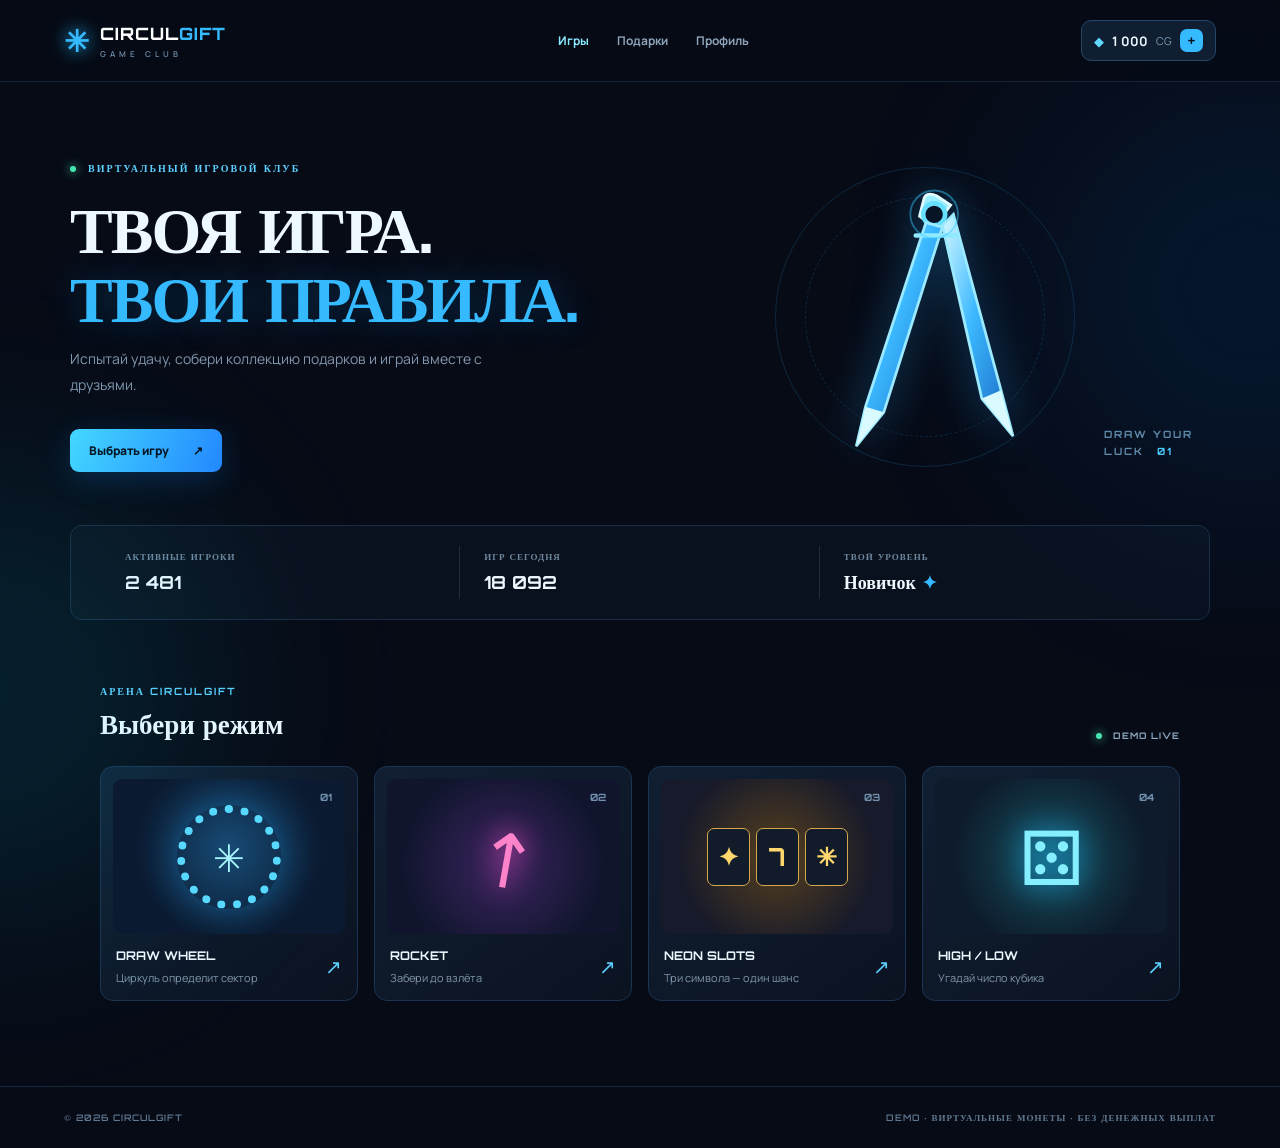
==== index.html @ 1bc6432e "Add files via upload" ====
<!doctype html>
<html lang="ru">
<head>
  <meta charset="UTF-8" />
  <meta name="viewport" content="width=device-width, initial-scale=1.0" />
  <meta name="theme-color" content="#070b16" />
  <title>CIRCULGIFT — игровой клуб</title>
  <link rel="stylesheet" href="style.css" />
</head>
<body>
  <div class="ambient ambient-a"></div><div class="ambient ambient-b"></div>
  <header class="topbar">
    <a class="brand" href="#"><span class="brand-mark">✳</span><span>CIRCUL<span>GIFT</span><small>GAME CLUB</small></span></a>
    <nav><button class="nav-link active" data-page="games">Игры</button><button class="nav-link" data-page="gifts">Подарки</button><button class="nav-link" data-page="profile">Профиль</button></nav>
    <div class="wallet"><span>◆</span><b id="balance">1 000</b><small>CG</small><button id="dailyBonus" title="Получить ежедневный бонус">+</button></div>
  </header>

  <main>
    <section class="hero">
      <div class="hero-copy"><div class="eyebrow"><i></i> ВИРТУАЛЬНЫЙ ИГРОВОЙ КЛУБ</div>
        <h1>ТВОЯ ИГРА.<br><em>ТВОИ ПРАВИЛА.</em></h1>
        <p>Испытай удачу, собери коллекцию подарков и играй вместе с друзьями.</p>
        <button class="primary" data-scroll="gameGrid">Выбрать игру <span>↗</span></button>
      </div>
      <div class="hero-art" aria-label="Стилизованный чертёжный циркуль">
        <div class="orbit orbit-one"></div><div class="orbit orbit-two"></div>
        <svg class="compass" viewBox="0 0 360 360" role="img" aria-label="Чертёжный циркуль с двумя ножками">
          <defs><linearGradient id="metal" x1="0" x2="1" y1="0" y2="1"><stop stop-color="#d7faff"/><stop offset=".45" stop-color="#3bb8ff"/><stop offset="1" stop-color="#1761bd"/></linearGradient></defs>
          <path d="M178 54 Q180 42 193 48 L208 58 L190 82 L174 70Z" fill="#9beeff" stroke="#e1fbff" stroke-width="3"/>
          <circle cx="190" cy="68" r="12" fill="#071426" stroke="#67dfff" stroke-width="5"/>
          <path d="M181 77 L115 278 L105 321 L135 284 L199 82Z" fill="url(#metal)" stroke="#9ceaff" stroke-width="3"/>
          <path d="M199 80 L242 269 L276 310 L263 260 L211 68Z" fill="url(#metal)" stroke="#9ceaff" stroke-width="3"/>
          <path d="M105 321 L115 278 L135 284Z" fill="#d9fbff"/><path d="M276 310 L242 269 L263 260Z" fill="#d9fbff"/>
          <path d="M170 91 L214 91" stroke="#8feaff" stroke-width="5" stroke-linecap="round"/>
          <circle cx="190" cy="68" r="26" fill="none" stroke="#3ac8ff" stroke-opacity=".45" stroke-width="2"/>
        </svg>
        <div class="art-label">DRAW YOUR<br/>LUCK <b>01</b></div>
      </div>
    </section>

    <section class="stats">
      <div><small>АКТИВНЫЕ ИГРОКИ</small><b>2 481</b></div><div><small>ИГР СЕГОДНЯ</small><b>18 092</b></div><div><small>ТВОЙ УРОВЕНЬ</small><b>Новичок <span>✦</span></b></div>
    </section>

    <section id="gamesPage" class="page-section">
      <div class="section-heading"><div><div class="eyebrow">АРЕНА CIRCULGIFT</div><h2>Выбери режим</h2></div><span class="live"><i></i> DEMO LIVE</span></div>
      <div class="game-grid" id="gameGrid">
        <article class="game-card featured" data-game="wheel"><div class="game-visual wheel-visual"><div class="wheel-ring"><span>✳</span></div><b>01</b></div><div class="game-info"><div><h3>DRAW WHEEL</h3><p>Циркуль определит сектор</p></div><span class="arrow">↗</span></div></article>
        <article class="game-card" data-game="rocket"><div class="game-visual rocket-visual"><div class="rocket">↗</div><b>02</b></div><div class="game-info"><div><h3>ROCKET</h3><p>Забери до взлёта</p></div><span class="arrow">↗</span></div></article>
        <article class="game-card" data-game="slots"><div class="game-visual slots-visual"><div class="reels"><span>✦</span><span>7</span><span>✳</span></div><b>03</b></div><div class="game-info"><div><h3>NEON SLOTS</h3><p>Три символа — один шанс</p></div><span class="arrow">↗</span></div></article>
        <article class="game-card" data-game="dice"><div class="game-visual dice-visual"><div class="die">⚄</div><b>04</b></div><div class="game-info"><div><h3>HIGH / LOW</h3><p>Угадай число кубика</p></div><span class="arrow">↗</span></div></article>
      </div>
    </section>

    <section id="giftsPage" class="page-section hidden">
      <div class="section-heading"><div><div class="eyebrow">КОЛЛЕКЦИЯ</div><h2>Подарки</h2></div><span class="live">ВНУТРЕННИЕ БОНУСЫ</span></div>
      <p class="muted">Пока подарки работают как демонстрационные предметы за виртуальные CG-монеты.</p>
      <div class="gift-grid">
        <article class="gift-card"><div>🌙</div><h3>Moon Drop</h3><p>Редкость · Редкий</p><button class="secondary buy-gift" data-cost="250" data-gift="Moon Drop">Получить · 250 CG</button></article>
        <article class="gift-card"><div>💠</div><h3>Blue Crystal</h3><p>Редкость · Эпический</p><button class="secondary buy-gift" data-cost="500" data-gift="Blue Crystal">Получить · 500 CG</button></article>
        <article class="gift-card"><div>👑</div><h3>Neon Crown</h3><p>Редкость · Легендарный</p><button class="secondary buy-gift" data-cost="800" data-gift="Neon Crown">Получить · 800 CG</button></article>
      </div>
      <div class="panel"><h3>Мой инвентарь</h3><div id="inventory" class="muted">Пока пусто — выбери первый подарок.</div></div>
    </section>

    <section id="profilePage" class="page-section hidden">
      <div class="section-heading"><div><div class="eyebrow">ТВОЙ АККАУНТ</div><h2>Профиль игрока</h2></div></div>
      <div class="profile-layout"><div class="panel profile-card"><div class="avatar">CG</div><h3>Игрок CIRCUL</h3><p class="muted">Уровень 1 · Новичок</p><div class="profile-balance"><small>БАЛАНС</small><b id="profileBalance">1 000 CG</b></div></div>
      <div class="panel referral"><div class="eyebrow">ПРИГЛАСИ ДРУГА</div><h3>Играй вместе — получай бонусы</h3><p class="muted">Демонстрационная реферальная ссылка для будущей интеграции с Telegram.</p><div class="copy-row"><code id="refLink">https://t.me/CIRCULGIFT_bot?start=demo</code><button class="secondary" id="copyRef">Копировать</button></div></div></div>
    </section>
  </main>

  <footer><span>© 2026 CIRCULGIFT</span><span>DEMO · ВИРТУАЛЬНЫЕ МОНЕТЫ · БЕЗ ДЕНЕЖНЫХ ВЫПЛАТ</span></footer>

  <div class="modal-backdrop hidden" id="gameModal"><div class="modal"><button class="close" id="closeModal">×</button><div class="eyebrow">ИГРОВОЙ РЕЖИМ</div><h2 id="modalTitle">DRAW WHEEL</h2><p id="modalDesc" class="muted">Сделай ставку виртуальными монетами.</p>
    <div class="game-stage" id="gameStage"><div class="mini-wheel" id="miniWheel">✳</div></div>
    <label class="field-label" for="bet">Ставка · CG</label><input id="bet" type="number" min="10" max="1000" value="50"/>
    <div class="modal-actions"><button class="primary" id="playButton">Играть</button><span id="gameMessage" class="muted">Удачи!</span></div>
  </div></div>
  <div class="toast" id="toast"></div>
  <script src="app.js"></script>
</body>
</html>
---- style.css ----
@import url('https://fonts.googleapis.com/css2?family=Manrope:wght@400;500;600;700;800&family=Orbitron:wght@500;600;700;800&display=swap');
:root{--bg:#070b16;--panel:#0d1526;--panel2:#101d32;--line:#1b3150;--blue:#35baff;--cyan:#8beaff;--text:#edf8ff;--muted:#8296ad}
*{box-sizing:border-box}body{margin:0;background:var(--bg);color:var(--text);font-family:Manrope,Arial,sans-serif;overflow-x:hidden}.ambient{position:fixed;width:420px;height:420px;border-radius:50%;filter:blur(120px);opacity:.12;pointer-events:none}.ambient-a{background:#007dff;top:80px;right:-180px}.ambient-b{background:#00d9ff;bottom:0;left:-220px}.topbar{height:82px;border-bottom:1px solid #16243a;display:flex;align-items:center;justify-content:space-between;padding:0 max(5vw,22px);position:relative;z-index:2;background:#070b16d9;backdrop-filter:blur(15px)}.brand{display:flex;align-items:center;gap:10px;color:white;text-decoration:none;font:800 17px Orbitron;letter-spacing:1px}.brand>span:last-child{position:relative}.brand>span:last-child>span{color:var(--blue)}.brand small{display:block;font:600 8px Manrope;letter-spacing:4px;color:#6d8ba8;margin-top:4px}.brand-mark{font-size:30px;color:var(--blue);text-shadow:0 0 18px #26baff}nav{display:flex;gap:28px}.nav-link{background:none;border:0;color:#8fa4ba;font:700 12px Manrope;cursor:pointer;padding:12px 0}.nav-link.active,.nav-link:hover{color:var(--cyan)}.wallet{display:flex;align-items:center;gap:8px;background:#101e32;border:1px solid #24466b;padding:8px 12px;border-radius:10px;font-size:13px}.wallet>span{color:#61d8ff}.wallet small{color:#7d9db8}.wallet button{border:0;border-radius:7px;background:var(--blue);color:#00101d;font-weight:900;width:23px;height:23px;cursor:pointer}.hero{max-width:1200px;margin:auto;min-height:430px;padding:65px 30px 38px;display:grid;grid-template-columns:1fr 1fr;align-items:center}.eyebrow{font:700 10px Orbitron;letter-spacing:2px;color:#5ccfff}.eyebrow i,.live i{display:inline-block;width:6px;height:6px;border-radius:50%;background:#47e6b1;box-shadow:0 0 10px #47e6b1;margin-right:7px}.hero h1{font:800 clamp(36px,5vw,65px)/1.08 Orbitron;margin:20px 0 14px;letter-spacing:-2px}.hero h1 em{font-style:normal;color:var(--blue);text-shadow:0 0 35px #1687d855}.hero-copy p{max-width:430px;color:var(--muted);line-height:1.8;font-size:14px}.primary,.secondary{border:0;border-radius:9px;padding:13px 19px;font:800 12px Manrope;cursor:pointer;transition:.2s}.primary{background:linear-gradient(110deg,#46d7ff,#2488ff);color:#03111f;box-shadow:0 8px 30px #138cff35}.primary:hover,.secondary:hover{transform:translateY(-2px);filter:brightness(1.12)}.primary span{margin-left:22px}.hero-copy .primary{margin-top:18px}.hero-art{height:340px;position:relative;display:grid;place-items:center}.compass{width:min(100%,330px);height:330px;position:relative;z-index:1;filter:drop-shadow(0 0 20px #26aaff55);animation:float 5s ease-in-out infinite}.orbit{position:absolute;border:1px solid #2a9cda35;border-radius:50%;width:300px;height:300px}.orbit-two{width:240px;height:240px;border-style:dashed;animation:spin 28s linear infinite}.art-label{position:absolute;right:3%;bottom:8%;font:700 10px/1.7 Orbitron;letter-spacing:2px;color:#5e8baa}.art-label b{color:#4bcaff;margin-left:8px}@keyframes float{50%{transform:translateY(-10px) rotate(2deg)}}@keyframes spin{to{transform:rotate(360deg)}}.stats{max-width:1140px;margin:0 auto 65px;padding:20px 30px;border:1px solid #1a2c43;border-radius:12px;background:#0c1422b8;display:grid;grid-template-columns:repeat(3,1fr)}.stats>div{padding:5px 24px;border-right:1px solid #1c2c41}.stats>div:last-child{border:0}.stats small,.profile-balance small{display:block;color:#6f879e;font:700 9px Orbitron;letter-spacing:1px;margin-bottom:9px}.stats b{font:700 18px Orbitron}.stats b span{color:var(--blue)}.page-section{max-width:1140px;margin:0 auto 85px;padding:0 30px}.section-heading{display:flex;align-items:end;justify-content:space-between;margin-bottom:25px}.section-heading h2{font:700 27px Orbitron;margin:10px 0 0}.live{font:700 9px Orbitron;letter-spacing:1px;color:#8da9c2}.game-grid{display:grid;grid-template-columns:repeat(4,1fr);gap:16px}.game-card{background:linear-gradient(145deg,#111f33,#0b1321);border:1px solid #1b3451;border-radius:13px;padding:12px;cursor:pointer;transition:.25s;min-width:0}.game-card:hover{transform:translateY(-5px);border-color:#36baff;box-shadow:0 15px 35px #007bff19}.game-visual{height:155px;border-radius:9px;position:relative;display:grid;place-items:center;overflow:hidden;background:radial-gradient(circle at 50% 45%,#174b76,#0b1a30 65%)}.game-visual>b{position:absolute;top:12px;right:13px;color:#7193b0;font:700 10px Orbitron}.wheel-ring{width:104px;height:104px;border:8px dotted #56d8ff;border-radius:50%;display:grid;place-items:center;box-shadow:0 0 35px #20aaff55;animation:spin 18s linear infinite}.wheel-ring span{font-size:38px;color:#a7f4ff}.rocket-visual{background:radial-gradient(circle at 50% 55%,#3b245f,#10152d 70%)}.rocket{font-size:75px;color:#ff83cb;text-shadow:0 0 28px #ff4fc7;transform:rotate(-35deg)}.slots-visual{background:radial-gradient(circle,#57401e,#171a2a 70%)}.reels{display:flex;gap:6px}.reels span{width:43px;height:58px;background:#111b2a;border:1px solid #d7a94b;border-radius:7px;display:grid;place-items:center;font:800 25px Orbitron;color:#ffd76d}.dice-visual{background:radial-gradient(circle,#174d59,#0d1b2c 70%)}.die{font-size:75px;color:#85efff;text-shadow:0 0 30px #19baff}.game-info{display:flex;justify-content:space-between;align-items:center;padding:14px 3px 3px}.game-info h3,.gift-card h3{font:700 12px Orbitron;margin:0 0 7px}.game-info p,.gift-card p{margin:0;color:#8197ad;font-size:11px}.arrow{color:#5dcfff;font-size:20px}.hidden{display:none!important}.muted{color:var(--muted);font-size:13px;line-height:1.7}.gift-grid{display:grid;grid-template-columns:repeat(3,1fr);gap:16px}.gift-card,.panel{background:linear-gradient(145deg,#101e32,#0b1423);border:1px solid #1c3551;border-radius:13px;padding:22px}.gift-card>div{font-size:48px;margin-bottom:15px}.gift-card .secondary{margin-top:18px}.secondary{background:#172b43;color:#a9eaff;border:1px solid #2d5c7c}.panel{margin-top:20px}.panel h3{font:700 15px Orbitron}.profile-layout{display:grid;grid-template-columns:.8fr 1.2fr;gap:18px}.profile-card{text-align:center}.avatar{margin:5px auto 16px;width:65px;height:65px;border-radius:20px;display:grid;place-items:center;background:linear-gradient(140deg,#37d4ff,#245dff);color:#04101d;font:800 20px Orbitron}.profile-balance{margin-top:22px}.profile-balance b{font:700 22px Orbitron}.referral h3{font:700 18px Orbitron}.copy-row{display:flex;gap:8px;margin-top:18px}.copy-row code{flex:1;min-width:0;overflow:hidden;text-overflow:ellipsis;white-space:nowrap;background:#08111e;border:1px solid #1b3450;border-radius:8px;padding:12px;color:#84dfff;font-size:11px}footer{border-top:1px solid #17273c;padding:25px 5vw;display:flex;justify-content:space-between;color:#607991;font:600 9px Orbitron;letter-spacing:1px}.modal-backdrop{position:fixed;inset:0;background:#02050bd9;z-index:5;display:grid;place-items:center;padding:18px}.modal{position:relative;width:min(100%,470px);background:#0d192a;border:1px solid #2b5275;border-radius:16px;padding:28px;box-shadow:0 25px 100px #000}.close{position:absolute;right:18px;top:14px;background:none;border:0;color:#8aa5bc;font-size:28px;cursor:pointer}.modal h2{font:700 24px Orbitron;margin:12px 0}.game-stage{height:145px;margin:18px 0;background:radial-gradient(circle,#153c5d,#081321 70%);border:1px solid #1b3c59;border-radius:10px;display:grid;place-items:center}.mini-wheel{font-size:70px;color:#65dfff;text-shadow:0 0 30px #20baff}.mini-wheel.spinning{animation:spin .6s linear infinite}.field-label{font:700 10px Orbitron;color:#8ba8c1;display:block;margin-bottom:8px}input{width:100%;padding:13px;background:#07111e;border:1px solid #254665;border-radius:8px;color:white;font:700 14px Manrope;outline:none}input:focus{border-color:#42caff}.modal-actions{display:flex;align-items:center;gap:15px;margin-top:15px}.modal-actions .primary{min-width:130px}.modal-actions .muted{font-size:11px}.toast{position:fixed;bottom:25px;left:50%;transform:translate(-50%,20px);opacity:0;pointer-events:none;background:#17334b;border:1px solid #3c789b;color:#d9f8ff;padding:12px 18px;border-radius:9px;font-size:12px;z-index:10;transition:.25s}.toast.show{opacity:1;transform:translate(-50%,0)}
@media(max-width:800px){.topbar{padding:0 17px;height:72px}nav{gap:12px}.nav-link{font-size:10px}.brand{font-size:13px}.wallet{font-size:11px;padding:7px}.hero{padding:45px 22px 25px;grid-template-columns:1fr;min-height:0}.hero-art{height:260px;grid-row:1}.compass{height:250px}.orbit{width:230px;height:230px}.orbit-two{width:190px;height:190px}.hero-copy{padding-bottom:30px}.hero h1{font-size:42px}.stats{margin:0 18px 50px;padding:15px 5px}.stats>div{padding:5px 10px}.stats small{font-size:7px}.stats b{font-size:13px}.page-section{padding:0 18px}.game-grid{grid-template-columns:repeat(2,1fr)}.game-visual{height:130px}.gift-grid{grid-template-columns:1fr}.profile-layout{grid-template-columns:1fr}footer{gap:12px;flex-direction:column;text-align:center}}@media(max-width:390px){nav{gap:7px}.nav-link{font-size:9px}.brand small{letter-spacing:2px}.wallet{gap:5px}.hero h1{font-size:35px}}
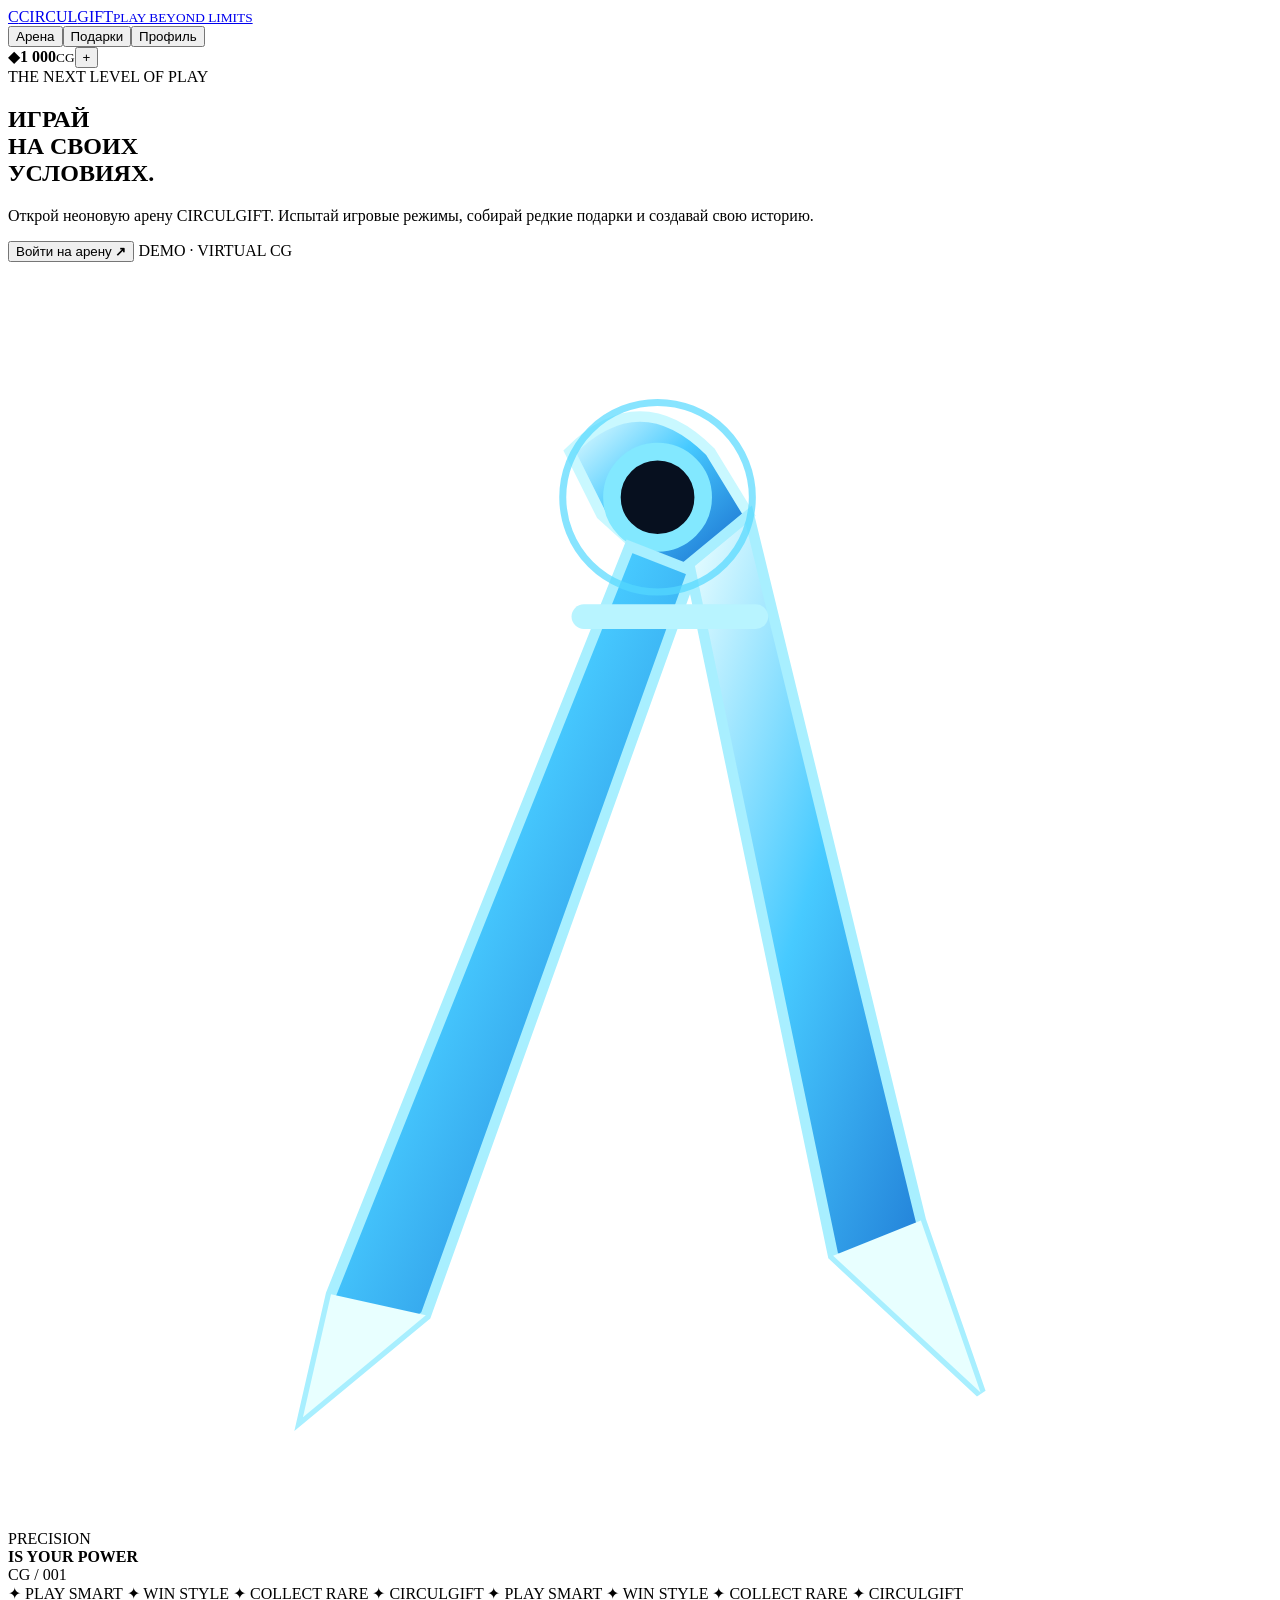
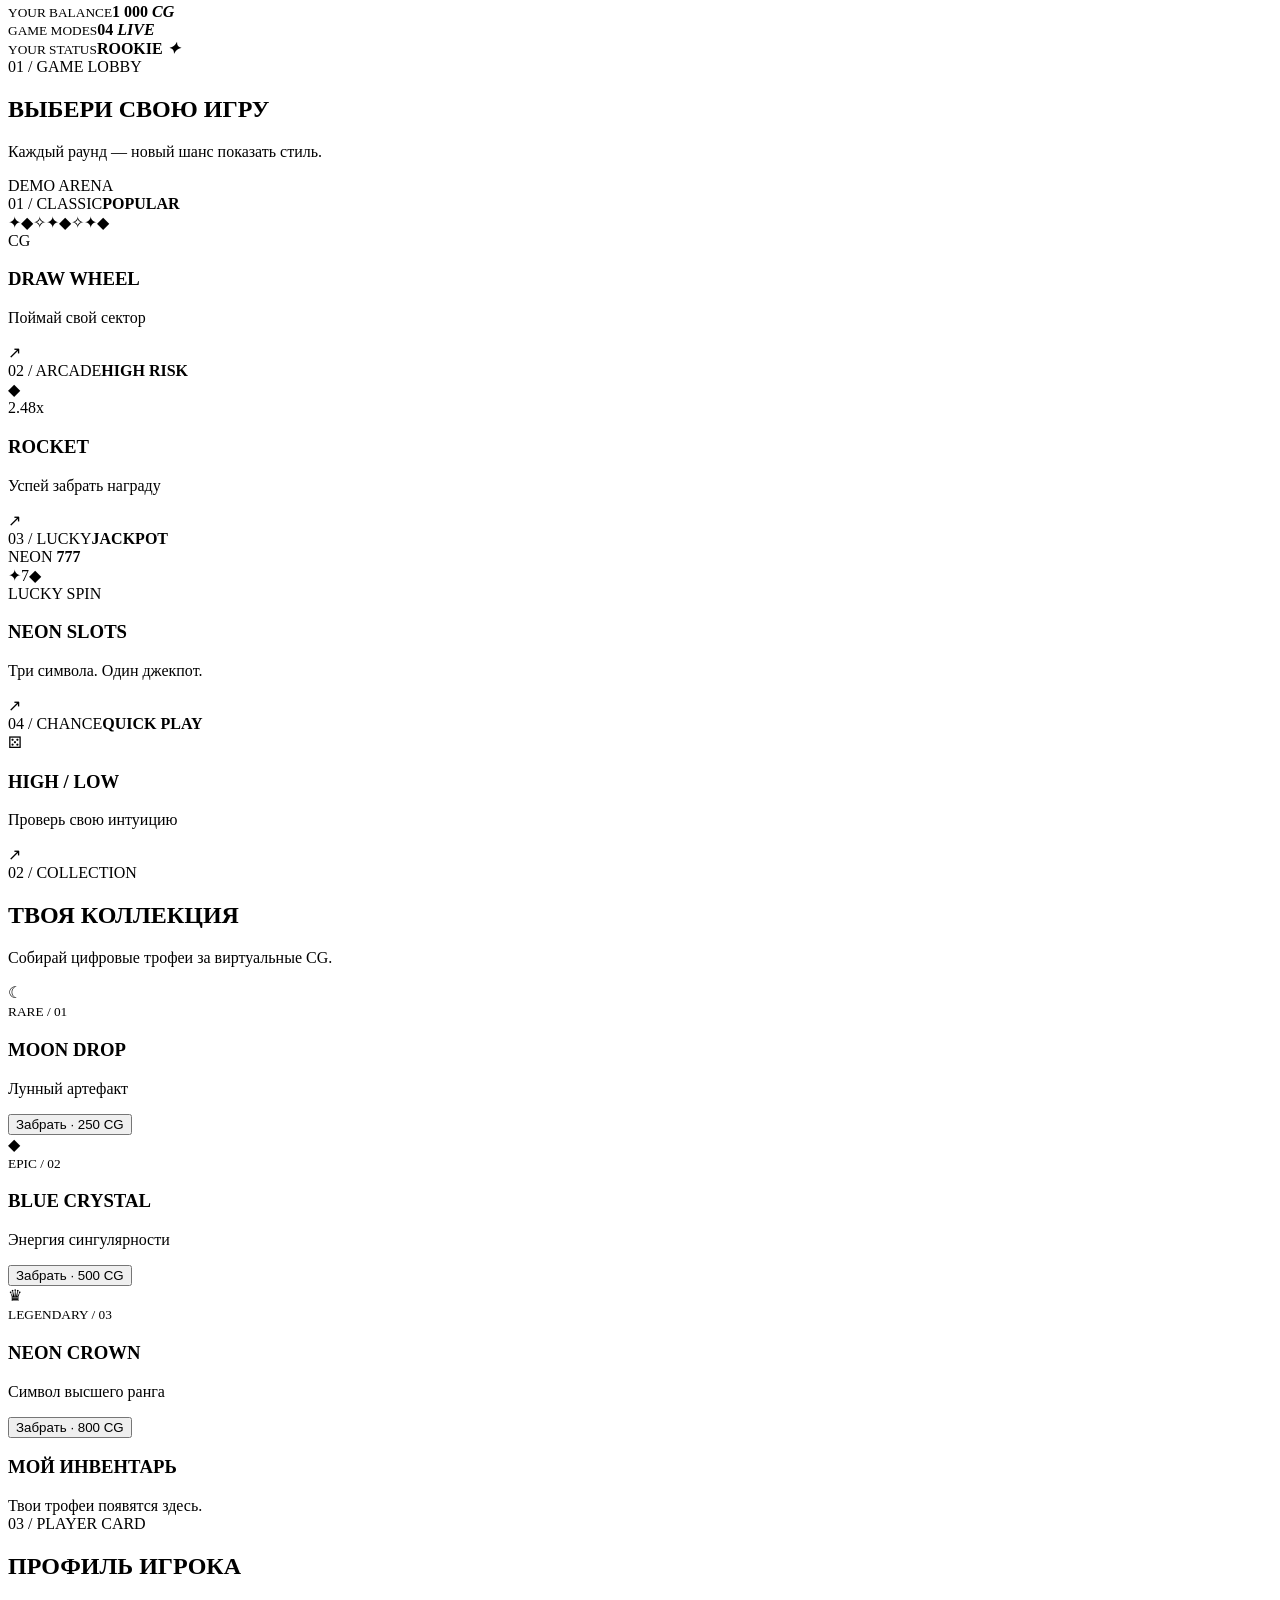
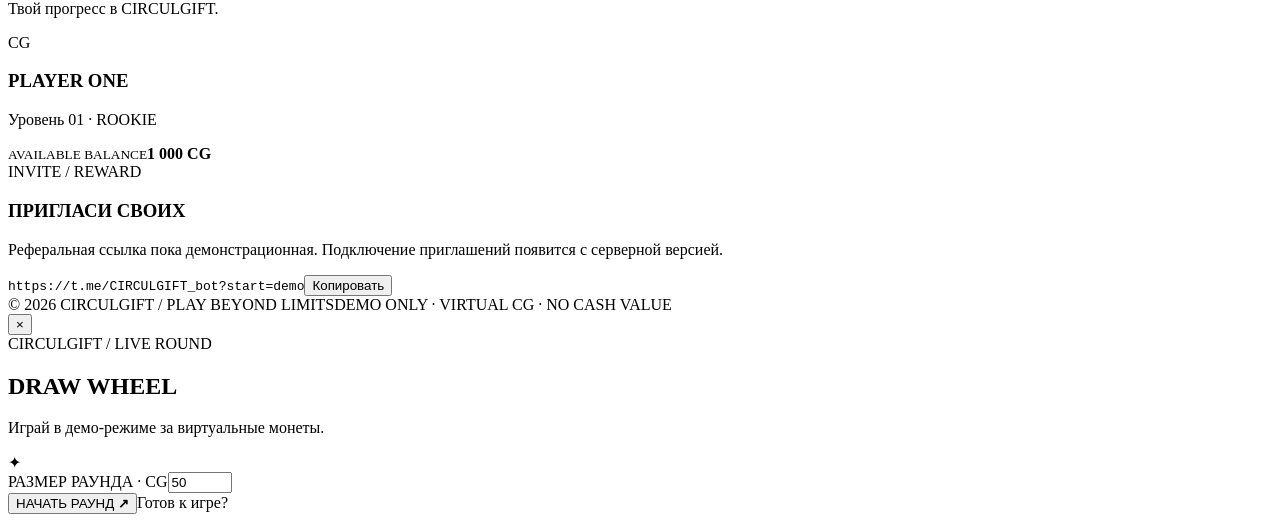
==== commit c834ec38: "Rename index (1).html to index.html" ====
--- a/index.html
+++ b/index.html
@@ -1,83 +1,49 @@
 <!doctype html>
 <html lang="ru">
 <head>
-  <meta charset="UTF-8" />
-  <meta name="viewport" content="width=device-width, initial-scale=1.0" />
-  <meta name="theme-color" content="#070b16" />
-  <title>CIRCULGIFT — игровой клуб</title>
-  <link rel="stylesheet" href="style.css" />
+<meta charset="UTF-8"><meta name="viewport" content="width=device-width,initial-scale=1,viewport-fit=cover">
+<meta name="theme-color" content="#050812"><title>CIRCULGIFT — Beyond the Game</title>
+<link rel="preconnect" href="https://fonts.googleapis.com"><link rel="preconnect" href="https://fonts.gstatic.com" crossorigin>
+<link href="https://fonts.googleapis.com/css2?family=Manrope:wght@400;500;600;700;800;900&family=Orbitron:wght@500;600;700;800;900&display=swap" rel="stylesheet">
+<link rel="stylesheet" href="style.css">
 </head>
 <body>
-  <div class="ambient ambient-a"></div><div class="ambient ambient-b"></div>
-  <header class="topbar">
-    <a class="brand" href="#"><span class="brand-mark">✳</span><span>CIRCUL<span>GIFT</span><small>GAME CLUB</small></span></a>
-    <nav><button class="nav-link active" data-page="games">Игры</button><button class="nav-link" data-page="gifts">Подарки</button><button class="nav-link" data-page="profile">Профиль</button></nav>
-    <div class="wallet"><span>◆</span><b id="balance">1 000</b><small>CG</small><button id="dailyBonus" title="Получить ежедневный бонус">+</button></div>
-  </header>
-
-  <main>
-    <section class="hero">
-      <div class="hero-copy"><div class="eyebrow"><i></i> ВИРТУАЛЬНЫЙ ИГРОВОЙ КЛУБ</div>
-        <h1>ТВОЯ ИГРА.<br><em>ТВОИ ПРАВИЛА.</em></h1>
-        <p>Испытай удачу, собери коллекцию подарков и играй вместе с друзьями.</p>
-        <button class="primary" data-scroll="gameGrid">Выбрать игру <span>↗</span></button>
-      </div>
-      <div class="hero-art" aria-label="Стилизованный чертёжный циркуль">
-        <div class="orbit orbit-one"></div><div class="orbit orbit-two"></div>
-        <svg class="compass" viewBox="0 0 360 360" role="img" aria-label="Чертёжный циркуль с двумя ножками">
-          <defs><linearGradient id="metal" x1="0" x2="1" y1="0" y2="1"><stop stop-color="#d7faff"/><stop offset=".45" stop-color="#3bb8ff"/><stop offset="1" stop-color="#1761bd"/></linearGradient></defs>
-          <path d="M178 54 Q180 42 193 48 L208 58 L190 82 L174 70Z" fill="#9beeff" stroke="#e1fbff" stroke-width="3"/>
-          <circle cx="190" cy="68" r="12" fill="#071426" stroke="#67dfff" stroke-width="5"/>
-          <path d="M181 77 L115 278 L105 321 L135 284 L199 82Z" fill="url(#metal)" stroke="#9ceaff" stroke-width="3"/>
-          <path d="M199 80 L242 269 L276 310 L263 260 L211 68Z" fill="url(#metal)" stroke="#9ceaff" stroke-width="3"/>
-          <path d="M105 321 L115 278 L135 284Z" fill="#d9fbff"/><path d="M276 310 L242 269 L263 260Z" fill="#d9fbff"/>
-          <path d="M170 91 L214 91" stroke="#8feaff" stroke-width="5" stroke-linecap="round"/>
-          <circle cx="190" cy="68" r="26" fill="none" stroke="#3ac8ff" stroke-opacity=".45" stroke-width="2"/>
-        </svg>
-        <div class="art-label">DRAW YOUR<br/>LUCK <b>01</b></div>
-      </div>
-    </section>
-
-    <section class="stats">
-      <div><small>АКТИВНЫЕ ИГРОКИ</small><b>2 481</b></div><div><small>ИГР СЕГОДНЯ</small><b>18 092</b></div><div><small>ТВОЙ УРОВЕНЬ</small><b>Новичок <span>✦</span></b></div>
-    </section>
-
-    <section id="gamesPage" class="page-section">
-      <div class="section-heading"><div><div class="eyebrow">АРЕНА CIRCULGIFT</div><h2>Выбери режим</h2></div><span class="live"><i></i> DEMO LIVE</span></div>
-      <div class="game-grid" id="gameGrid">
-        <article class="game-card featured" data-game="wheel"><div class="game-visual wheel-visual"><div class="wheel-ring"><span>✳</span></div><b>01</b></div><div class="game-info"><div><h3>DRAW WHEEL</h3><p>Циркуль определит сектор</p></div><span class="arrow">↗</span></div></article>
-        <article class="game-card" data-game="rocket"><div class="game-visual rocket-visual"><div class="rocket">↗</div><b>02</b></div><div class="game-info"><div><h3>ROCKET</h3><p>Забери до взлёта</p></div><span class="arrow">↗</span></div></article>
-        <article class="game-card" data-game="slots"><div class="game-visual slots-visual"><div class="reels"><span>✦</span><span>7</span><span>✳</span></div><b>03</b></div><div class="game-info"><div><h3>NEON SLOTS</h3><p>Три символа — один шанс</p></div><span class="arrow">↗</span></div></article>
-        <article class="game-card" data-game="dice"><div class="game-visual dice-visual"><div class="die">⚄</div><b>04</b></div><div class="game-info"><div><h3>HIGH / LOW</h3><p>Угадай число кубика</p></div><span class="arrow">↗</span></div></article>
-      </div>
-    </section>
-
-    <section id="giftsPage" class="page-section hidden">
-      <div class="section-heading"><div><div class="eyebrow">КОЛЛЕКЦИЯ</div><h2>Подарки</h2></div><span class="live">ВНУТРЕННИЕ БОНУСЫ</span></div>
-      <p class="muted">Пока подарки работают как демонстрационные предметы за виртуальные CG-монеты.</p>
-      <div class="gift-grid">
-        <article class="gift-card"><div>🌙</div><h3>Moon Drop</h3><p>Редкость · Редкий</p><button class="secondary buy-gift" data-cost="250" data-gift="Moon Drop">Получить · 250 CG</button></article>
-        <article class="gift-card"><div>💠</div><h3>Blue Crystal</h3><p>Редкость · Эпический</p><button class="secondary buy-gift" data-cost="500" data-gift="Blue Crystal">Получить · 500 CG</button></article>
-        <article class="gift-card"><div>👑</div><h3>Neon Crown</h3><p>Редкость · Легендарный</p><button class="secondary buy-gift" data-cost="800" data-gift="Neon Crown">Получить · 800 CG</button></article>
-      </div>
-      <div class="panel"><h3>Мой инвентарь</h3><div id="inventory" class="muted">Пока пусто — выбери первый подарок.</div></div>
-    </section>
-
-    <section id="profilePage" class="page-section hidden">
-      <div class="section-heading"><div><div class="eyebrow">ТВОЙ АККАУНТ</div><h2>Профиль игрока</h2></div></div>
-      <div class="profile-layout"><div class="panel profile-card"><div class="avatar">CG</div><h3>Игрок CIRCUL</h3><p class="muted">Уровень 1 · Новичок</p><div class="profile-balance"><small>БАЛАНС</small><b id="profileBalance">1 000 CG</b></div></div>
-      <div class="panel referral"><div class="eyebrow">ПРИГЛАСИ ДРУГА</div><h3>Играй вместе — получай бонусы</h3><p class="muted">Демонстрационная реферальная ссылка для будущей интеграции с Telegram.</p><div class="copy-row"><code id="refLink">https://t.me/CIRCULGIFT_bot?start=demo</code><button class="secondary" id="copyRef">Копировать</button></div></div></div>
-    </section>
-  </main>
-
-  <footer><span>© 2026 CIRCULGIFT</span><span>DEMO · ВИРТУАЛЬНЫЕ МОНЕТЫ · БЕЗ ДЕНЕЖНЫХ ВЫПЛАТ</span></footer>
-
-  <div class="modal-backdrop hidden" id="gameModal"><div class="modal"><button class="close" id="closeModal">×</button><div class="eyebrow">ИГРОВОЙ РЕЖИМ</div><h2 id="modalTitle">DRAW WHEEL</h2><p id="modalDesc" class="muted">Сделай ставку виртуальными монетами.</p>
-    <div class="game-stage" id="gameStage"><div class="mini-wheel" id="miniWheel">✳</div></div>
-    <label class="field-label" for="bet">Ставка · CG</label><input id="bet" type="number" min="10" max="1000" value="50"/>
-    <div class="modal-actions"><button class="primary" id="playButton">Играть</button><span id="gameMessage" class="muted">Удачи!</span></div>
-  </div></div>
-  <div class="toast" id="toast"></div>
-  <script src="app.js"></script>
-</body>
-</html>+<div class="noise"></div><div class="glow glow-a"></div><div class="glow glow-b"></div>
+<header class="topbar">
+ <a class="brand" href="#"><span class="brand-symbol">C</span><span>CIRCUL<span class="blue">GIFT</span><small>PLAY BEYOND LIMITS</small></span></a>
+ <nav><button class="nav-link active" data-page="games">Арена</button><button class="nav-link" data-page="gifts">Подарки</button><button class="nav-link" data-page="profile">Профиль</button></nav>
+ <div class="wallet"><span class="coin">◆</span><b id="balance">1 000</b><small>CG</small><button id="dailyBonus" aria-label="Ежедневный бонус">+</button></div>
+</header>
+<main>
+<section class="hero">
+ <div class="hero-copy"><div class="eyebrow"><i></i> THE NEXT LEVEL OF PLAY</div><h1>ИГРАЙ<br><span>НА СВОИХ</span><br>УСЛОВИЯХ<span class="dot">.</span></h1>
+ <p>Открой неоновую арену CIRCULGIFT. Испытай игровые режимы, собирай редкие подарки и создавай свою историю.</p>
+ <div class="hero-actions"><button class="primary" data-scroll="gameGrid">Войти на арену <b>↗</b></button><span class="safe-note"><i></i> DEMO · VIRTUAL CG</span></div></div>
+ <div class="hero-visual"><div class="visual-grid"></div><div class="ring ring-one"></div><div class="ring ring-two"></div><div class="ring ring-three"></div>
+ <svg class="divider" viewBox="0 0 360 360" aria-label="Чертёжный циркуль"><defs><linearGradient id="steel" x1="0" y1="0" x2="1" y2="1"><stop stop-color="#efffff"/><stop offset=".42" stop-color="#47caff"/><stop offset="1" stop-color="#1260c7"/></linearGradient></defs>
+ <path d="M160 54 Q180 34 200 54 L211 72 L190 91 L169 72Z" fill="url(#steel)" stroke="#c9f8ff" stroke-width="3"/><circle cx="185" cy="67" r="13" fill="#07101f" stroke="#82e8ff" stroke-width="5"/>
+ <path d="M177 81 L92 294 L84 329 L119 300 L195 88Z" fill="url(#steel)" stroke="#a8efff" stroke-width="3"/><path d="M194 86 L235 283 L277 322 L260 273 L211 72Z" fill="url(#steel)" stroke="#a8efff" stroke-width="3"/>
+ <path d="M84 329 L92 294 L119 300Z M277 322 L235 283 L260 273Z" fill="#e8ffff"/><path d="M164 101 L213 101" stroke="#b8f4ff" stroke-width="7" stroke-linecap="round"/><circle cx="185" cy="67" r="27" fill="none" stroke="#55d9ff" stroke-opacity=".7" stroke-width="2"/></svg>
+ <div class="visual-tag">PRECISION<br><b>IS YOUR POWER</b></div><div class="visual-index">CG / 001</div></div>
+</section>
+<section class="ticker"><div> <span>✦</span> PLAY SMART <span>✦</span> WIN STYLE <span>✦</span> COLLECT RARE <span>✦</span> CIRCULGIFT <span>✦</span> PLAY SMART <span>✦</span> WIN STYLE <span>✦</span> COLLECT RARE <span>✦</span> CIRCULGIFT </div></section>
+<section class="stats"><div><small>YOUR BALANCE</small><b><span id="statBalance">1 000</span> <em>CG</em></b></div><div><small>GAME MODES</small><b>04 <em>LIVE</em></b></div><div><small>YOUR STATUS</small><b>ROOKIE <em>✦</em></b></div></section>
+<section id="gamesPage" class="page-section">
+ <div class="section-heading"><div><div class="eyebrow">01 / GAME LOBBY</div><h2>ВЫБЕРИ СВОЮ ИГРУ</h2><p>Каждый раунд — новый шанс показать стиль.</p></div><span class="live"><i></i> DEMO ARENA</span></div>
+ <div class="game-grid" id="gameGrid">
+ <article class="game-card featured" data-game="wheel"><div class="card-top"><span>01 / CLASSIC</span><b>POPULAR</b></div><div class="game-visual wheel-scene"><div class="wheel-pointer"></div><div class="wheel-disc" id="lobbyWheel"><span>✦</span><span>◆</span><span>✧</span><span>✦</span><span>◆</span><span>✧</span><span>✦</span><span>◆</span></div><div class="wheel-core">CG</div></div><div class="game-info"><div><h3>DRAW WHEEL</h3><p>Поймай свой сектор</p></div><span class="launch">↗</span></div></article>
+ <article class="game-card" data-game="rocket"><div class="card-top"><span>02 / ARCADE</span><b>HIGH RISK</b></div><div class="game-visual rocket-scene"><div class="stars"></div><div class="planet"></div><div class="rocket-ship">◆</div><div class="rocket-trail"></div><div class="mult-preview">2.48<span>x</span></div></div><div class="game-info"><div><h3>ROCKET</h3><p>Успей забрать награду</p></div><span class="launch">↗</span></div></article>
+ <article class="game-card" data-game="slots"><div class="card-top"><span>03 / LUCKY</span><b>JACKPOT</b></div><div class="game-visual slot-scene"><div class="slot-machine"><div class="slot-head">NEON <b>777</b></div><div class="reels"><span>✦</span><span>7</span><span>◆</span></div><div class="slot-foot">LUCKY SPIN</div></div></div><div class="game-info"><div><h3>NEON SLOTS</h3><p>Три символа. Один джекпот.</p></div><span class="launch">↗</span></div></article>
+ <article class="game-card" data-game="dice"><div class="card-top"><span>04 / CHANCE</span><b>QUICK PLAY</b></div><div class="game-visual dice-scene"><div class="dice-glow"></div><div class="big-die">⚄</div><div class="dice-orbit"></div></div><div class="game-info"><div><h3>HIGH / LOW</h3><p>Проверь свою интуицию</p></div><span class="launch">↗</span></div></article>
+ </div>
+</section>
+<section id="giftsPage" class="page-section hidden"><div class="section-heading"><div><div class="eyebrow">02 / COLLECTION</div><h2>ТВОЯ КОЛЛЕКЦИЯ</h2><p>Собирай цифровые трофеи за виртуальные CG.</p></div></div><div class="gift-grid">
+ <article class="gift-card"><div class="gift-art moon">☾</div><small>RARE / 01</small><h3>MOON DROP</h3><p>Лунный артефакт</p><button class="secondary buy-gift" data-cost="250" data-gift="Moon Drop">Забрать · 250 CG</button></article>
+ <article class="gift-card"><div class="gift-art crystal">◆</div><small>EPIC / 02</small><h3>BLUE CRYSTAL</h3><p>Энергия сингулярности</p><button class="secondary buy-gift" data-cost="500" data-gift="Blue Crystal">Забрать · 500 CG</button></article>
+ <article class="gift-card"><div class="gift-art crown">♛</div><small>LEGENDARY / 03</small><h3>NEON CROWN</h3><p>Символ высшего ранга</p><button class="secondary buy-gift" data-cost="800" data-gift="Neon Crown">Забрать · 800 CG</button></article>
+ </div><div class="panel"><h3>МОЙ ИНВЕНТАРЬ</h3><div id="inventory" class="muted">Твои трофеи появятся здесь.</div></div></section>
+<section id="profilePage" class="page-section hidden"><div class="section-heading"><div><div class="eyebrow">03 / PLAYER CARD</div><h2>ПРОФИЛЬ ИГРОКА</h2><p>Твой прогресс в CIRCULGIFT.</p></div></div><div class="profile-layout"><div class="panel profile-card"><div class="avatar">CG</div><h3>PLAYER ONE</h3><p class="muted">Уровень 01 · ROOKIE</p><div class="profile-balance"><small>AVAILABLE BALANCE</small><b id="profileBalance">1 000 CG</b></div></div><div class="panel referral"><div class="eyebrow">INVITE / REWARD</div><h3>ПРИГЛАСИ СВОИХ</h3><p class="muted">Реферальная ссылка пока демонстрационная. Подключение приглашений появится с серверной версией.</p><div class="copy-row"><code id="refLink">https://t.me/CIRCULGIFT_bot?start=demo</code><button class="secondary" id="copyRef">Копировать</button></div></div></div></section>
+</main>
+<footer><span>© 2026 CIRCULGIFT / PLAY BEYOND LIMITS</span><span>DEMO ONLY · VIRTUAL CG · NO CASH VALUE</span></footer>
+<div class="modal-backdrop hidden" id="gameModal"><div class="modal"><button class="close" id="closeModal">×</button><div class="eyebrow">CIRCULGIFT / LIVE ROUND</div><h2 id="modalTitle">DRAW WHEEL</h2><p id="modalDesc" class="muted">Играй в демо-режиме за виртуальные монеты.</p><div class="game-stage" id="gameStage"><div class="mini-wheel" id="miniWheel">✦</div></div><label class="field-label" for="bet">РАЗМЕР РАУНДА · CG</label><input id="bet" type="number" min="10" max="1000" value="50"><div class="modal-actions"><button class="primary" id="playButton">НАЧАТЬ РАУНД <b>↗</b></button><span id="gameMessage" class="muted">Готов к игре?</span></div></div></div><div class="toast" id="toast"></div>
+<script src="app.js"></script></body></html>
